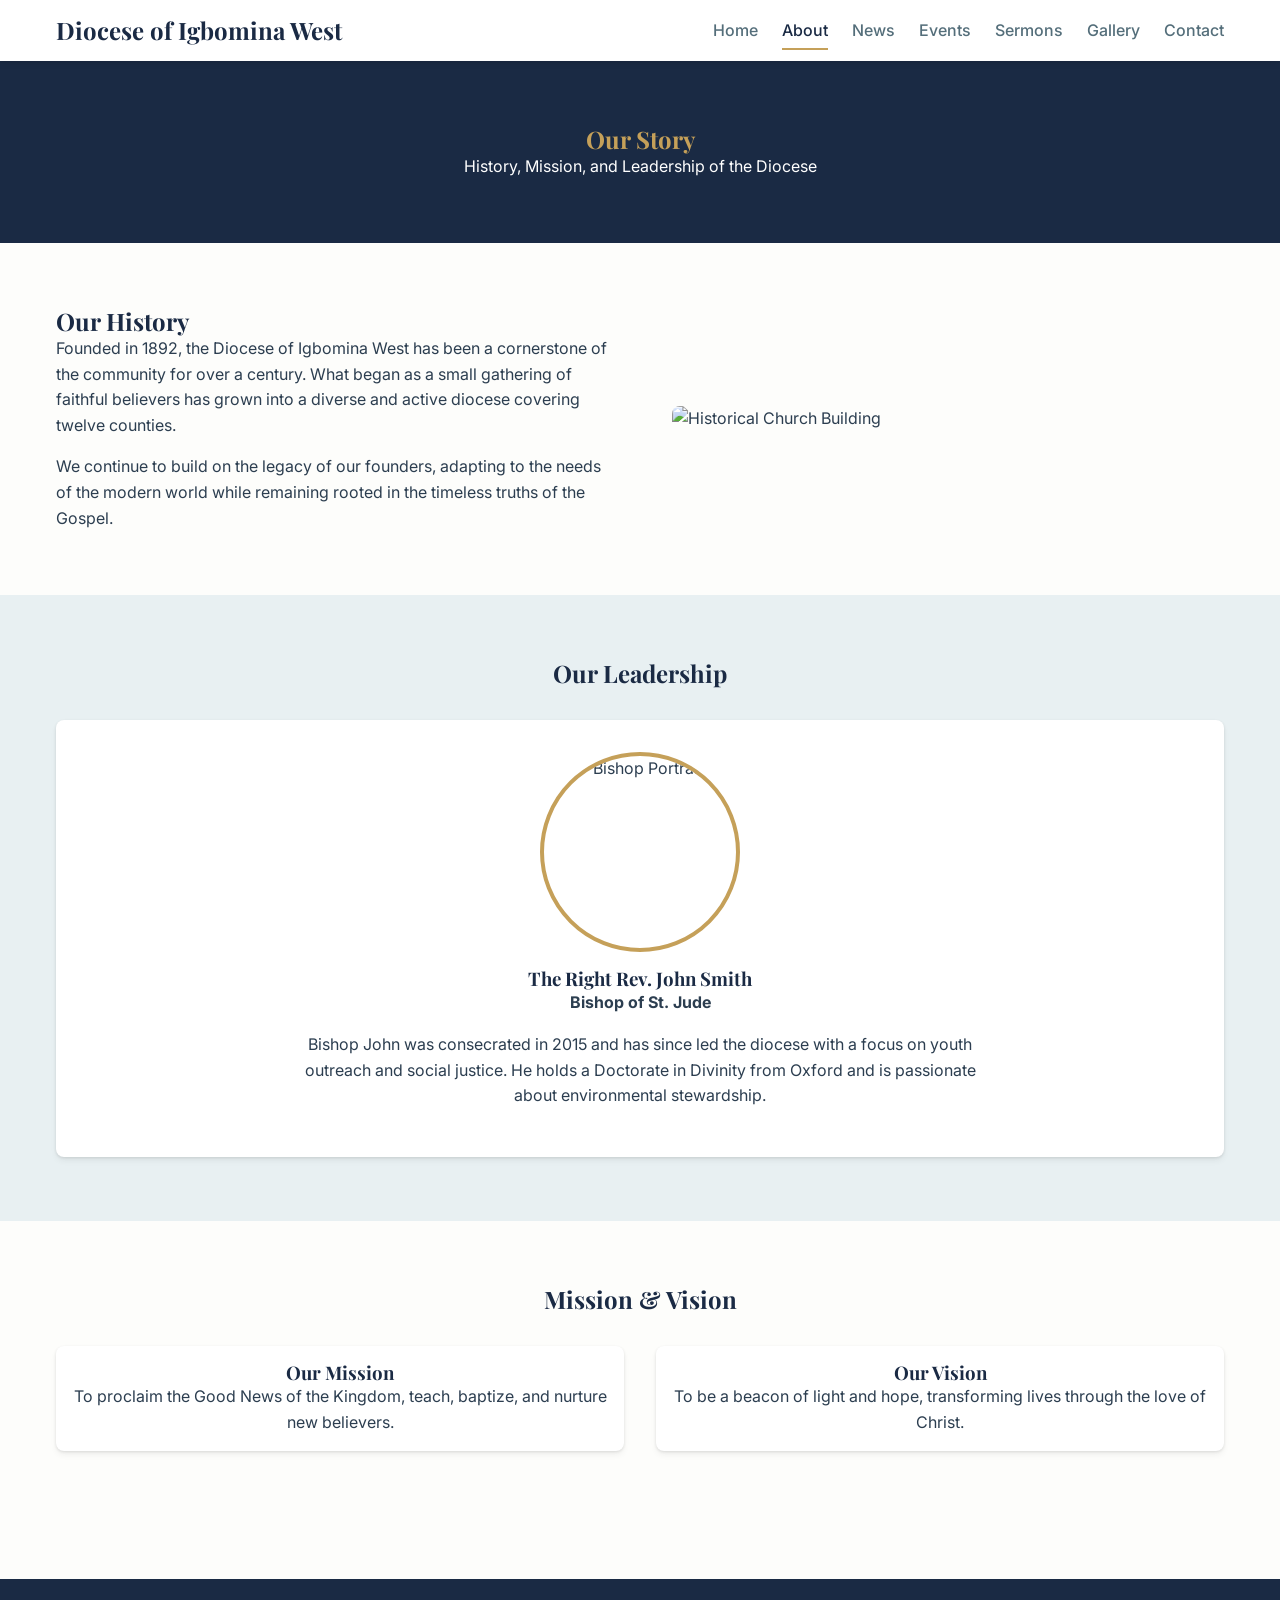
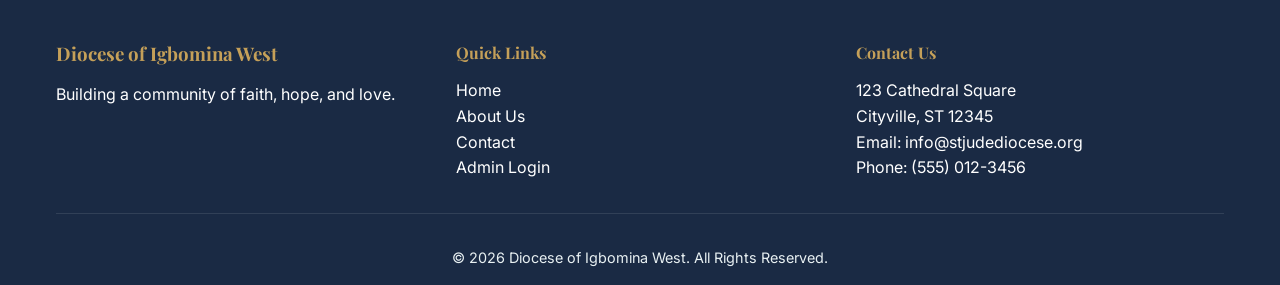
==== about.html @ ac35a50a "First push Test" ====
<!DOCTYPE html>
<html lang="en">
<head>
    <meta charset="UTF-8">
    <meta name="viewport" content="width=device-width, initial-scale=1.0">
    <title>About Us | Diocese of Igbomina West</title>
    <!-- Google Fonts -->
    <link rel="preconnect" href="https://fonts.googleapis.com">
    <link rel="preconnect" href="https://fonts.gstatic.com" crossorigin>
    <link href="https://fonts.googleapis.com/css2?family=Inter:wght@400;500;600;700&family=Playfair+Display:wght@700&display=swap" rel="stylesheet">
    <!-- CSS -->
    <link rel="stylesheet" href="assets/css/style.css">
    <style>
        .page-header {
            background-color: var(--primary-color);
            color: var(--white);
            padding: var(--spacing-lg) 0;
            text-align: center;
        }
        .page-header h1 { color: var(--secondary-color); }
        .about-grid {
            display: grid;
            grid-template-columns: 1fr 1fr;
            gap: var(--spacing-lg);
            align-items: center;
        }
        .leader-profile {
            background: var(--white);
            padding: var(--spacing-md);
            border-radius: var(--border-radius);
            box-shadow: var(--shadow);
            margin-top: var(--spacing-md);
        }
        .leader-img {
            width: 200px;
            height: 200px;
            border-radius: 50%;
            object-fit: cover;
            margin-bottom: var(--spacing-sm);
            border: 4px solid var(--secondary-color);
        }
        @media (max-width: 768px) {
            .about-grid { grid-template-columns: 1fr; }
        }
    </style>
</head>
<body>

    <div id="header-placeholder"></div>

    <main>
        <section class="page-header">
            <div class="container">
                <h1 class="serif">Our Story</h1>
                <p>History, Mission, and Leadership of the Diocese</p>
            </div>
        </section>

        <section class="section-padding">
            <div class="container">
                <div class="about-grid">
                    <div>
                        <h2 class="serif">Our History</h2>
                        <p>Founded in 1892, the Diocese of Igbomina West has been a cornerstone of the community for over a century. What began as a small gathering of faithful believers has grown into a diverse and active diocese covering twelve counties.</p>
                        <p style="margin-top: 1rem;">We continue to build on the legacy of our founders, adapting to the needs of the modern world while remaining rooted in the timeless truths of the Gospel.</p>
                    </div>
                    <div>
                        <img src="https://images.unsplash.com/photo-1548625361-024829ad205b?auto=format&fit=crop&q=80&w=800" alt="Historical Church Building" style="border-radius: var(--border-radius);">
                    </div>
                </div>
            </div>
        </section>

        <section class="section-padding" style="background-color: var(--accent-color);">
            <div class="container">
                <h2 class="serif" style="text-align: center; margin-bottom: var(--spacing-md);">Our Leadership</h2>
                <div class="leader-profile" style="text-align: center;">
                    <img src="https://images.unsplash.com/photo-1507003211169-0a1dd7228f2d?auto=format&fit=crop&q=80&w=400" alt="Bishop Portrait" class="leader-img" style="margin: 0 auto 1rem auto;">
                    <h3 class="serif">The Right Rev. John Smith</h3>
                    <p><strong>Bishop of St. Jude</strong></p>
                    <p style="max-width: 700px; margin: 1rem auto;">Bishop John was consecrated in 2015 and has since led the diocese with a focus on youth outreach and social justice. He holds a Doctorate in Divinity from Oxford and is passionate about environmental stewardship.</p>
                </div>
            </div>
        </section>

        <section class="section-padding">
            <div class="container" style="text-align: center;">
                <h2 class="serif">Mission & Vision</h2>
                <div class="grid" style="margin-top: var(--spacing-md);">
                    <div class="card card-body">
                        <h3 class="serif">Our Mission</h3>
                        <p>To proclaim the Good News of the Kingdom, teach, baptize, and nurture new believers.</p>
                    </div>
                    <div class="card card-body">
                        <h3 class="serif">Our Vision</h3>
                        <p>To be a beacon of light and hope, transforming lives through the love of Christ.</p>
                    </div>
                </div>
            </div>
        </section>
    </main>

    <div id="footer-placeholder"></div>

    <!-- Scripts -->
    <script src="assets/js/partials.js"></script>
</body>
</html>
---- assets/css/style.css ----
:root {
    /* Color Palette - Reverent & Modern */
    --primary-color: #1a2a44; /* Deep Navy */
    --secondary-color: #c5a059; /* Muted Gold */
    --accent-color: #e8f0f2; /* Soft Blue-Grey */
    --text-primary: #2c3e50;
    --text-secondary: #546e7a;
    --bg-light: #fdfdfb; /* Warm Cream */
    --white: #ffffff;
    --error: #d32f2f;
    --success: #388e3c;
    
    /* Spacing & Borders */
    --spacing-xs: 0.5rem;
    --spacing-sm: 1rem;
    --spacing-md: 2rem;
    --spacing-lg: 4rem;
    --border-radius: 8px;
    --shadow: 0 4px 6px rgba(0, 0, 0, 0.05), 0 1px 3px rgba(0, 0, 0, 0.1);
    --transition: all 0.3s ease;
}

* {
    margin: 0;
    padding: 0;
    box-sizing: border-box;
}

body {
    font-family: 'Inter', -apple-system, BlinkMacSystemFont, "Segoe UI", Roboto, sans-serif;
    line-height: 1.6;
    color: var(--text-primary);
    background-color: var(--bg-light);
    overflow-x: hidden;
}

h1, h2, h3, h4, .serif {
    font-family: 'Playfair Display', serif;
    font-weight: 700;
    line-height: 1.2;
    color: var(--primary-color);
}

a {
    text-decoration: none;
    color: inherit;
    transition: var(--transition);
}

ul {
    list-style: none;
}

img {
    max-width: 100%;
    display: block;
}

/* Layout Containers */
.container {
    max-width: 1200px;
    margin: 0 auto;
    padding: 0 var(--spacing-sm);
}

.section-padding {
    padding: var(--spacing-lg) 0;
}

/* Common Components */
.btn {
    display: inline-block;
    padding: 0.8rem 1.5rem;
    border-radius: var(--border-radius);
    font-weight: 600;
    cursor: pointer;
    border: none;
    transition: var(--transition);
}

.btn-primary {
    background-color: var(--primary-color);
    color: var(--white);
}

.btn-primary:hover {
    background-color: #2c3e50;
    transform: translateY(-2px);
}

.btn-outline {
    border: 2px solid var(--primary-color);
    color: var(--primary-color);
}

.btn-outline:hover {
    background-color: var(--primary-color);
    color: var(--white);
}

/* Card Styles */
.card {
    background: var(--white);
    border-radius: var(--border-radius);
    overflow: hidden;
    box-shadow: var(--shadow);
    transition: var(--transition);
}

.card:hover {
    transform: translateY(-5px);
    box-shadow: 0 10px 15px rgba(0,0,0,0.1);
}

.card-body {
    padding: var(--spacing-sm);
}

/* Grid System */
.grid {
    display: grid;
    gap: var(--spacing-md);
    grid-template-columns: repeat(auto-fit, minmax(300px, 1fr));
}

/* Loading States */
.loading-spinner {
    width: 40px;
    height: 40px;
    border: 4px solid var(--accent-color);
    border-top: 4px solid var(--primary-color);
    border-radius: 50%;
    animation: spin 1s linear infinite;
    margin: var(--spacing-md) auto;
}

@keyframes spin {
    0% { transform: rotate(0deg); }
    100% { transform: rotate(360deg); }
}

/* Responsive adjustments */
@media (max-width: 768px) {
    :root {
        --spacing-lg: 2.5rem;
    }
    
    .grid {
        grid-template-columns: 1fr;
    }
}
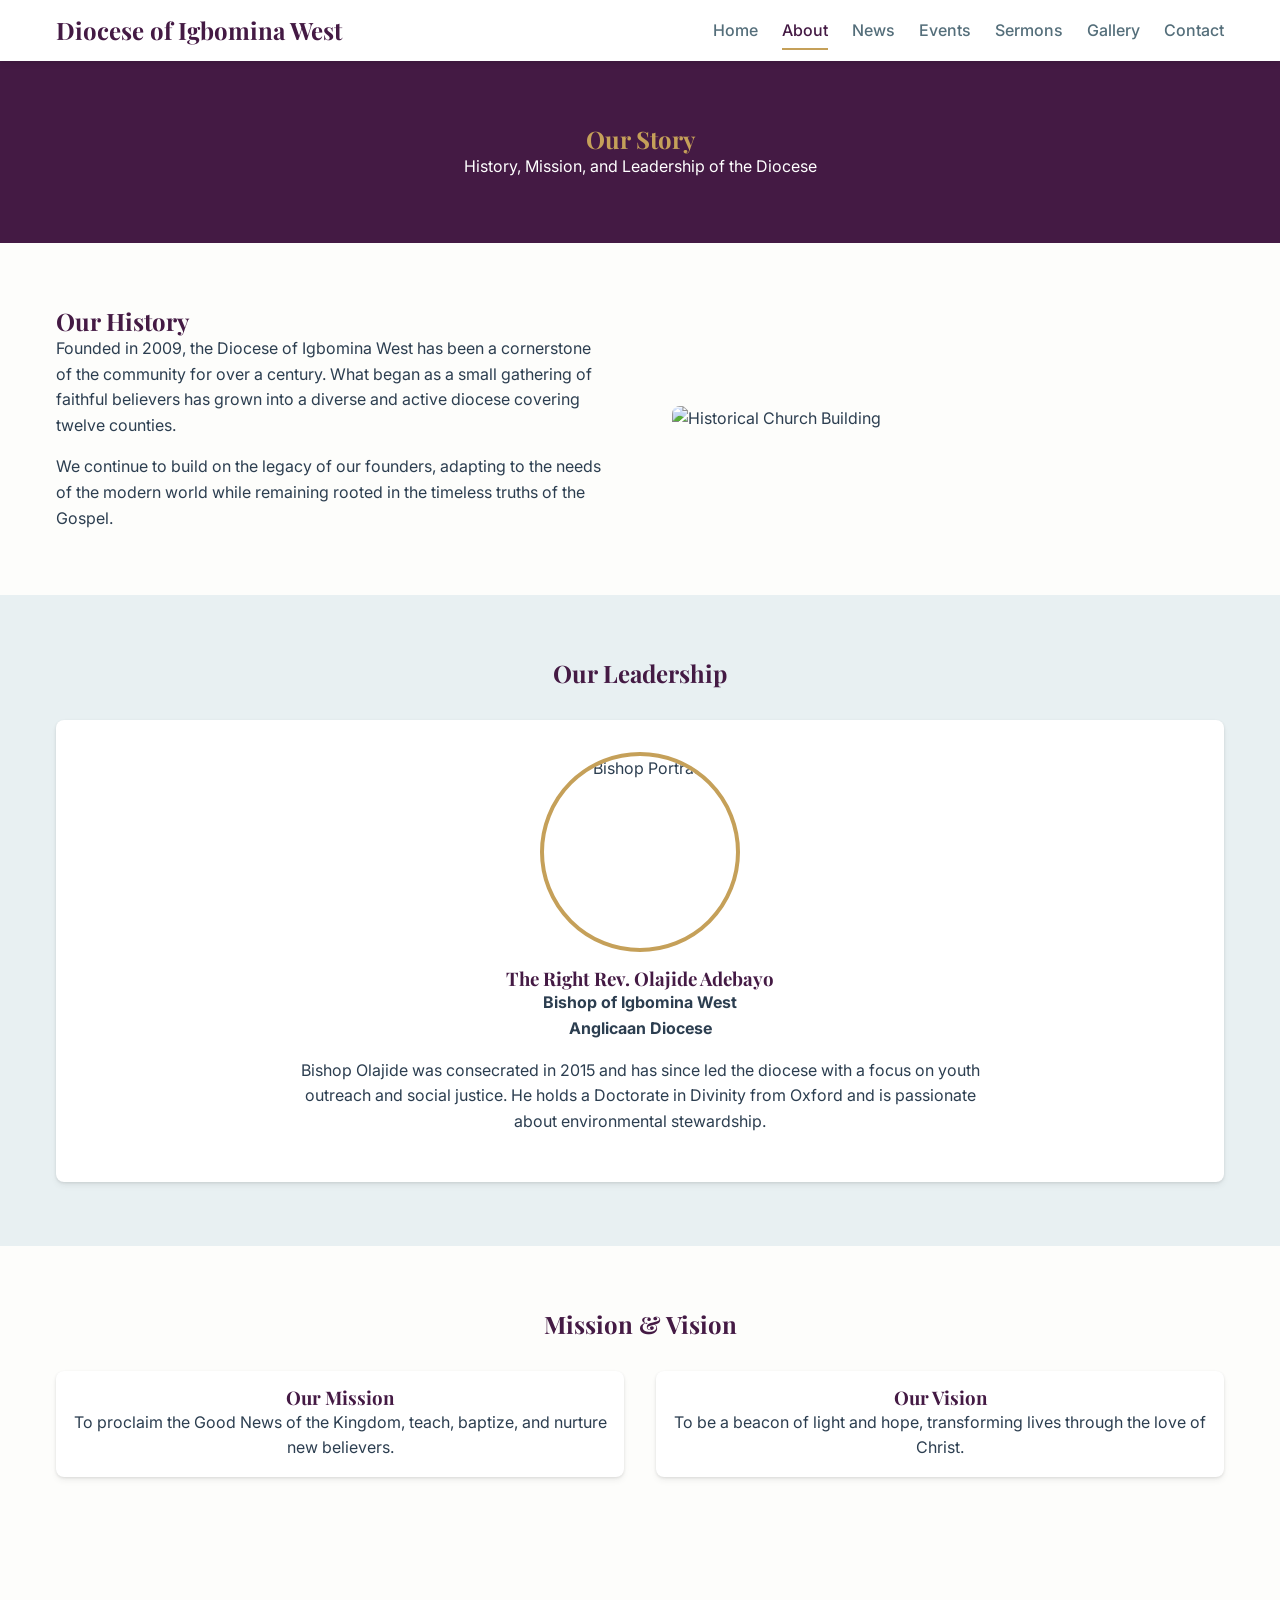
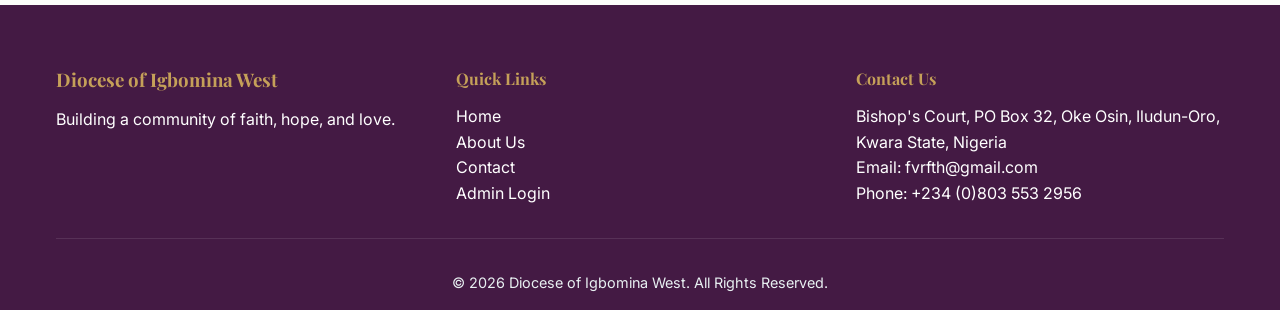
==== commit f0b229d8: "Edited Better look" ====
--- a/about.html
+++ b/about.html
@@ -61,7 +61,7 @@
                 <div class="about-grid">
                     <div>
                         <h2 class="serif">Our History</h2>
-                        <p>Founded in 1892, the Diocese of Igbomina West has been a cornerstone of the community for over a century. What began as a small gathering of faithful believers has grown into a diverse and active diocese covering twelve counties.</p>
+                        <p>Founded in 2009, the Diocese of Igbomina West has been a cornerstone of the community for over a century. What began as a small gathering of faithful believers has grown into a diverse and active diocese covering twelve counties.</p>
                         <p style="margin-top: 1rem;">We continue to build on the legacy of our founders, adapting to the needs of the modern world while remaining rooted in the timeless truths of the Gospel.</p>
                     </div>
                     <div>
@@ -76,9 +76,9 @@
                 <h2 class="serif" style="text-align: center; margin-bottom: var(--spacing-md);">Our Leadership</h2>
                 <div class="leader-profile" style="text-align: center;">
                     <img src="https://images.unsplash.com/photo-1507003211169-0a1dd7228f2d?auto=format&fit=crop&q=80&w=400" alt="Bishop Portrait" class="leader-img" style="margin: 0 auto 1rem auto;">
-                    <h3 class="serif">The Right Rev. John Smith</h3>
-                    <p><strong>Bishop of St. Jude</strong></p>
-                    <p style="max-width: 700px; margin: 1rem auto;">Bishop John was consecrated in 2015 and has since led the diocese with a focus on youth outreach and social justice. He holds a Doctorate in Divinity from Oxford and is passionate about environmental stewardship.</p>
+                    <h3 class="serif">The Right Rev. Olajide Adebayo</h3>
+                    <p><strong>Bishop of Igbomina West<br>Anglicaan Diocese</strong></p>
+                    <p style="max-width: 700px; margin: 1rem auto;">Bishop Olajide was consecrated in 2015 and has since led the diocese with a focus on youth outreach and social justice. He holds a Doctorate in Divinity from Oxford and is passionate about environmental stewardship.</p>
                 </div>
             </div>
         </section>
--- a/assets/css/style.css
+++ b/assets/css/style.css
@@ -1,6 +1,6 @@
 :root {
     /* Color Palette - Reverent & Modern */
-    --primary-color: #1a2a44; /* Deep Navy */
+    --primary-color: #441a44; /* Deep Navy */
     --secondary-color: #c5a059; /* Muted Gold */
     --accent-color: #e8f0f2; /* Soft Blue-Grey */
     --text-primary: #2c3e50;
